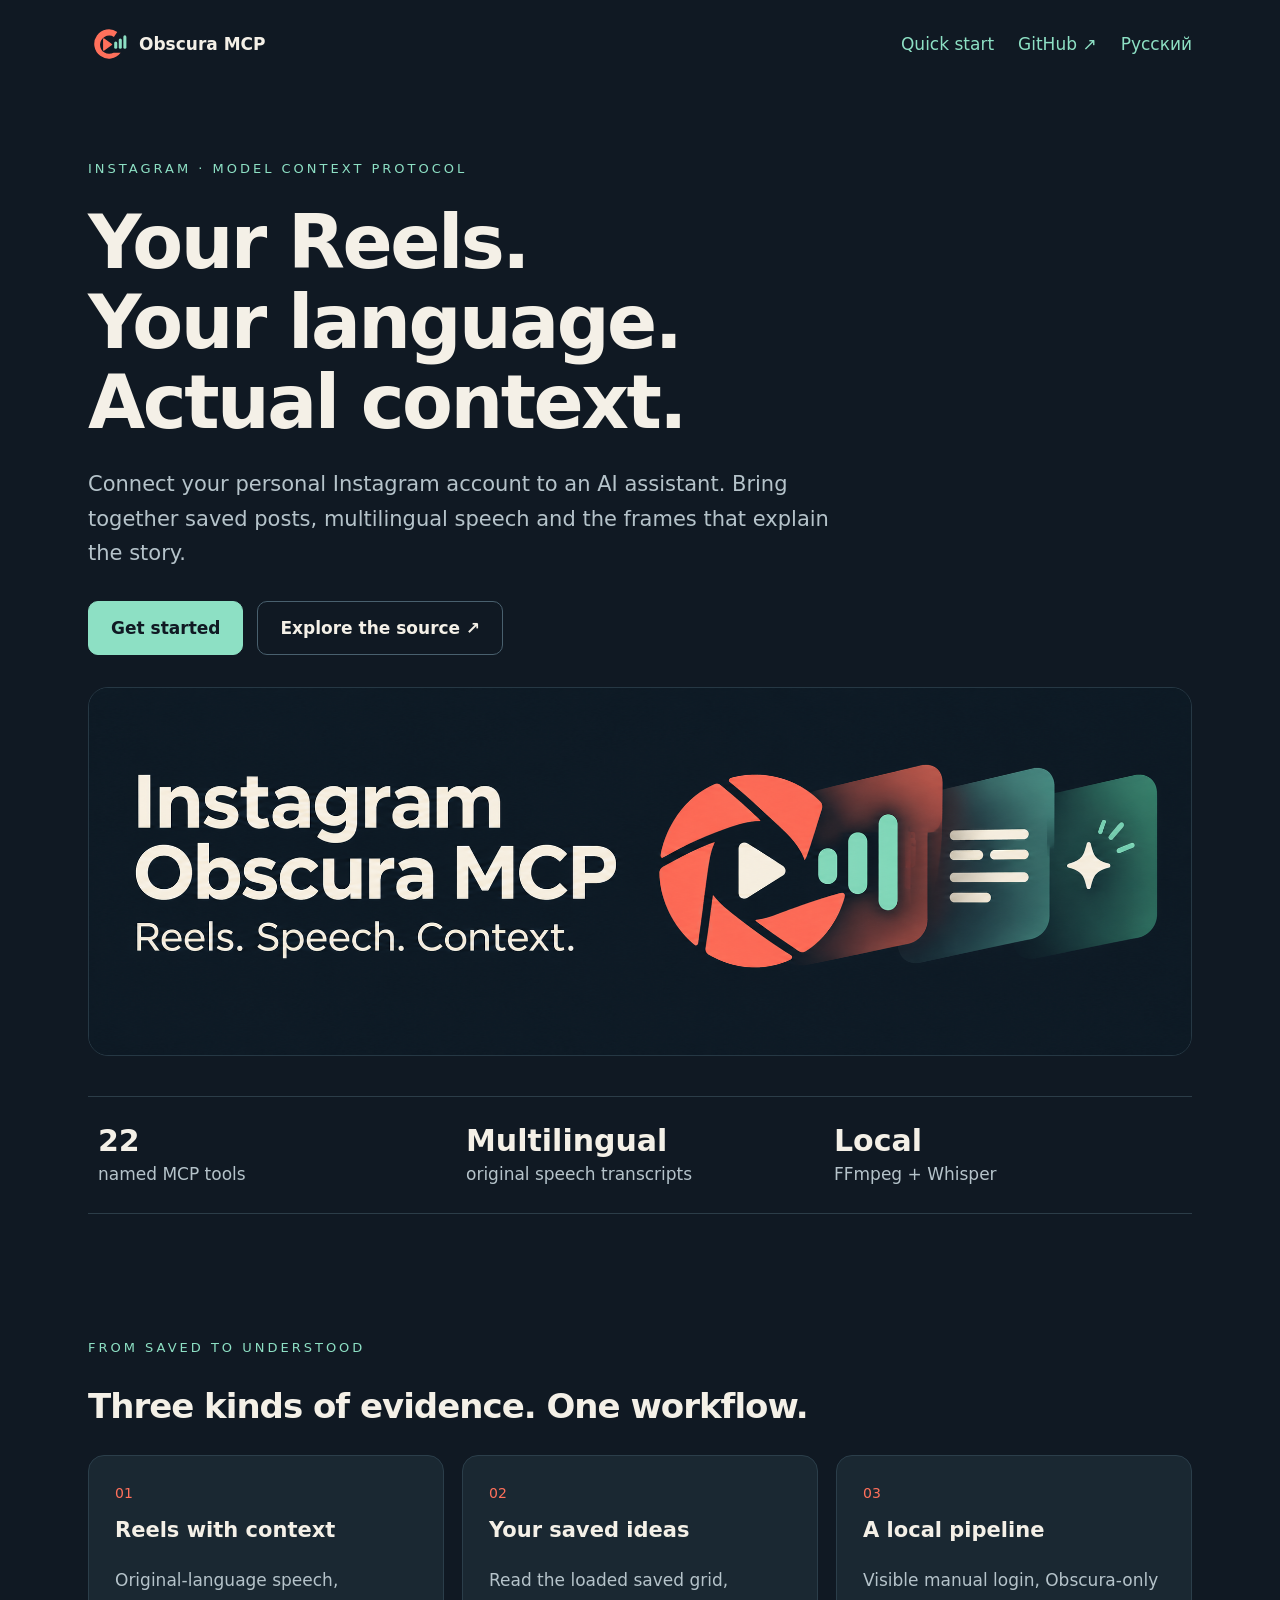
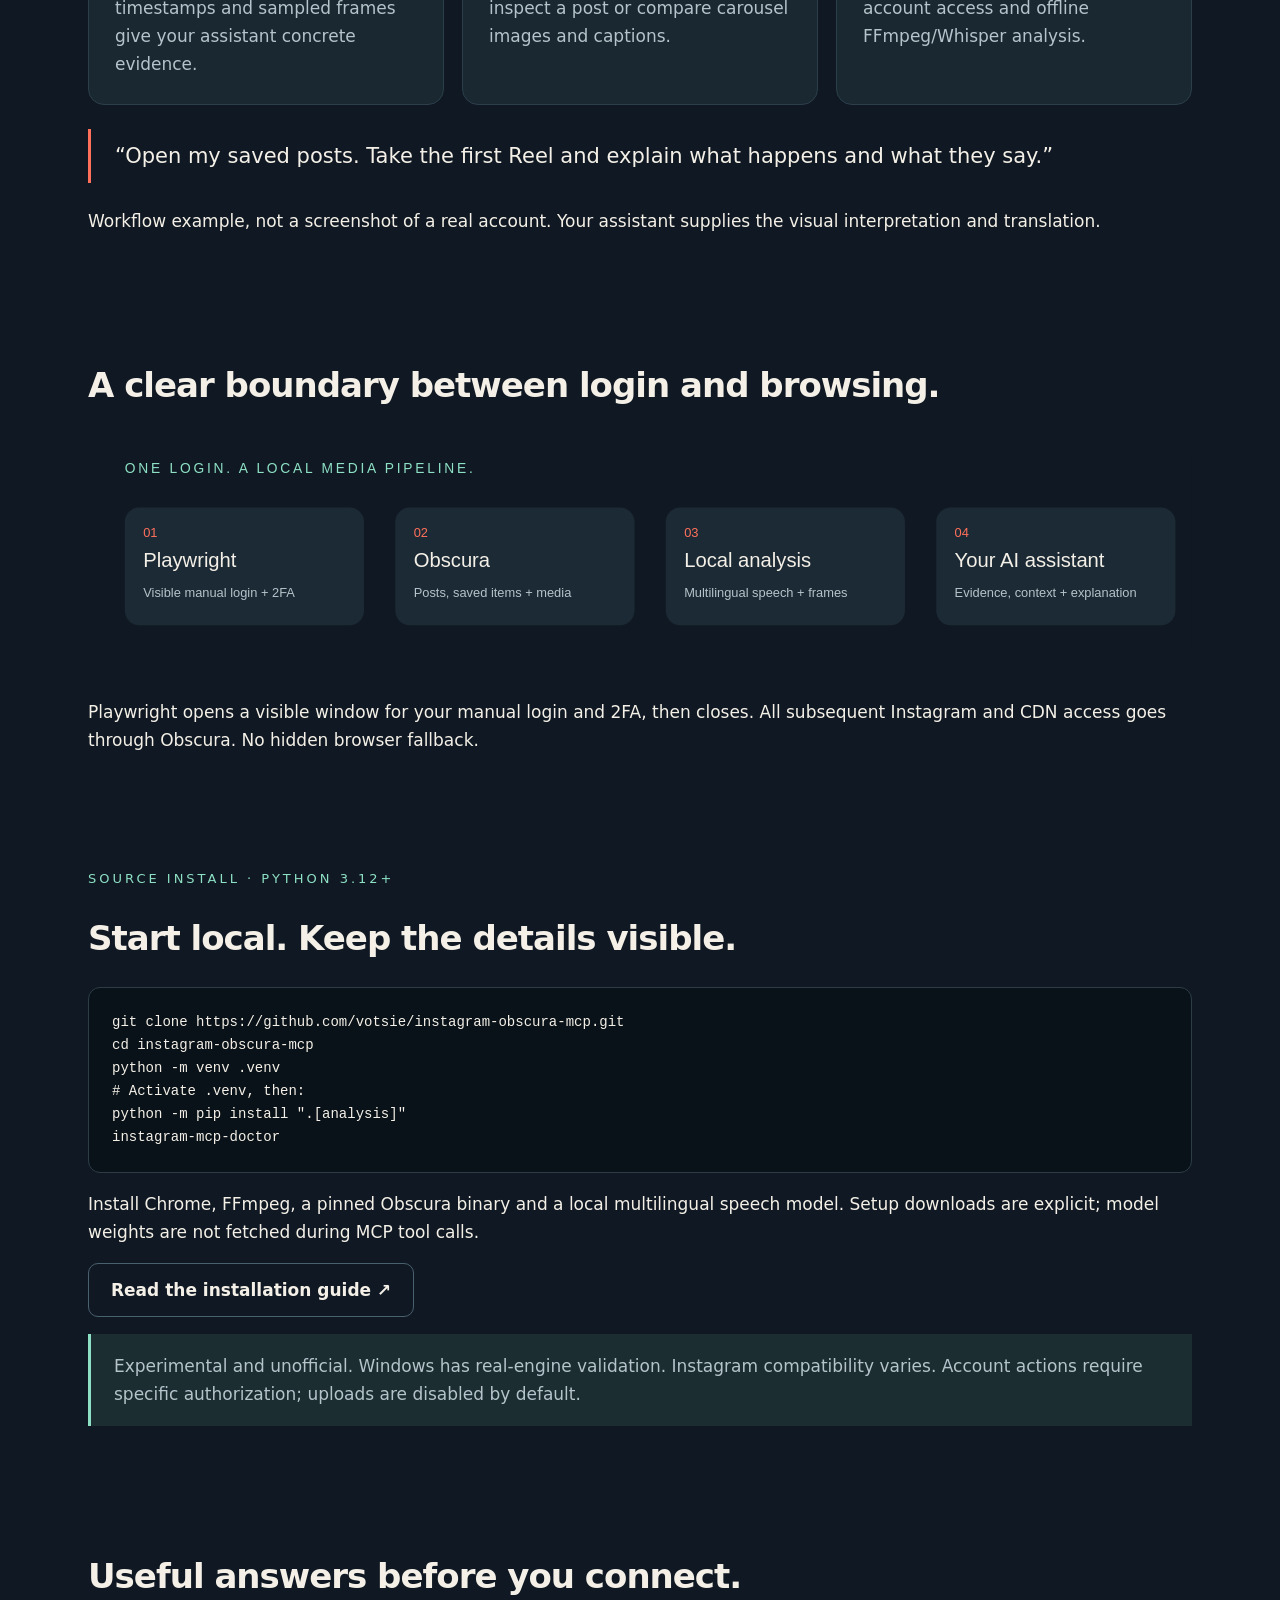
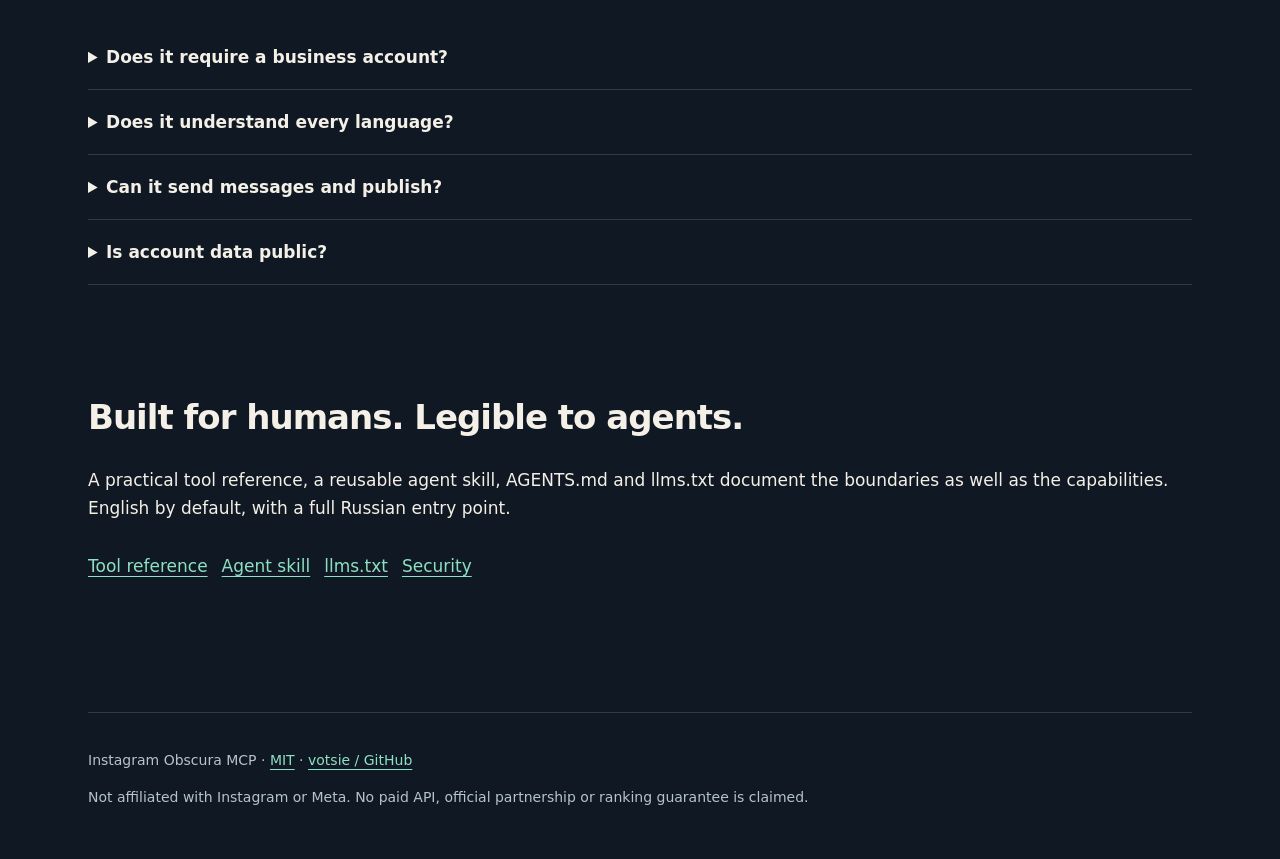
==== site/index.html @ 12e150a8 "feat: release Instagram Obscura MCP with multilingual analysis" ====
<!doctype html>
<html lang="en"><head><meta charset="utf-8"><meta name="viewport" content="width=device-width,initial-scale=1"><title>Instagram MCP: Reels, Speech & Saved Posts | Obscura</title><meta name="description" content="Read Instagram posts and saved Reels with your AI assistant. Local multilingual speech and video frames, Playwright login and Obscura browsing."><meta name="theme-color" content="#101923"><link rel="canonical" href="https://votsie.github.io/instagram-obscura-mcp/"><link rel="alternate" hreflang="en" href="https://votsie.github.io/instagram-obscura-mcp/"><link rel="alternate" hreflang="ru" href="https://votsie.github.io/instagram-obscura-mcp/ru/"><link rel="alternate" hreflang="x-default" href="https://votsie.github.io/instagram-obscura-mcp/"><link rel="icon" href="assets/mark.svg" type="image/svg+xml"><link rel="stylesheet" href="assets/style.css"><meta property="og:type" content="website"><meta property="og:title" content="Instagram MCP: Reels, Speech & Saved Posts | Obscura"><meta property="og:description" content="Read Instagram posts and saved Reels with your AI assistant. Local multilingual speech and video frames, Playwright login and Obscura browsing."><meta property="og:url" content="https://votsie.github.io/instagram-obscura-mcp/"><meta property="og:image" content="https://votsie.github.io/instagram-obscura-mcp/assets/hero.png"><meta property="og:image:alt" content="Instagram Obscura MCP — Reels. Speech. Context."><meta property="og:locale" content="en_US"><meta name="twitter:card" content="summary_large_image"><meta name="twitter:title" content="Instagram MCP: Reels, Speech & Saved Posts | Obscura"><meta name="twitter:description" content="Read Instagram posts and saved Reels with your AI assistant. Local multilingual speech and video frames, Playwright login and Obscura browsing."><meta name="twitter:image" content="https://votsie.github.io/instagram-obscura-mcp/assets/hero.png"><script type="application/ld+json">{"@context": "https://schema.org", "@type": "SoftwareSourceCode", "name": "Instagram Obscura MCP", "description": "Read Instagram posts and saved Reels with your AI assistant. Local multilingual speech and video frames, Playwright login and Obscura browsing.", "codeRepository": "https://github.com/votsie/instagram-obscura-mcp", "url": "https://votsie.github.io/instagram-obscura-mcp/", "programmingLanguage": "Python", "runtimePlatform": "Python 3.12+", "license": "https://github.com/votsie/instagram-obscura-mcp/blob/main/LICENSE", "inLanguage": "en", "author": {"@type": "Person", "name": "votsie", "url": "https://github.com/votsie"}}</script></head>
<body><a class="skip" href="#main">Skip to content</a><div class="wrap"><header><a class="brand" href="index.html"><img src="assets/mark.svg" width="39" height="39" alt="">Obscura MCP</a><nav aria-label="Main navigation"><a href="#start">Quick start</a><a href="https://github.com/votsie/instagram-obscura-mcp">GitHub ↗</a><a href="ru/" lang="ru">Русский</a></nav></header>
<main id="main"><section class="hero"><p class="eyebrow">Instagram · Model Context Protocol</p><h1>Your Reels.<br>Your language.<br>Actual context.</h1><p class="lead">Connect your personal Instagram account to an AI assistant. Bring together saved posts, multilingual speech and the frames that explain the story.</p><div class="buttons"><a class="button primary" href="#start">Get started</a><a class="button" href="https://github.com/votsie/instagram-obscura-mcp">Explore the source ↗</a></div><img class="cover" src="assets/hero.webp" width="2172" height="724" alt="Instagram Obscura MCP — Reels. Speech. Context." fetchpriority="high"><div class="metrics"><div class="metric"><b>22</b>named MCP tools</div><div class="metric"><b>Multilingual</b>original speech transcripts</div><div class="metric"><b>Local</b>FFmpeg + Whisper</div></div></section>
<section><p class="eyebrow">From saved to understood</p><h2>Three kinds of evidence. One workflow.</h2><div class="grid"><article class="card"><span class="num">01</span><h3>Reels with context</h3><p>Original-language speech, timestamps and sampled frames give your assistant concrete evidence.</p></article><article class="card"><span class="num">02</span><h3>Your saved ideas</h3><p>Read the loaded saved grid, inspect a post or compare carousel images and captions.</p></article><article class="card"><span class="num">03</span><h3>A local pipeline</h3><p>Visible manual login, Obscura-only account access and offline FFmpeg/Whisper analysis.</p></article></div><blockquote>“Open my saved posts. Take the first Reel and explain what happens and what they say.”</blockquote><p>Workflow example, not a screenshot of a real account. Your assistant supplies the visual interpretation and translation.</p></section>
<section><h2>A clear boundary between login and browsing.</h2><img class="wide flow-diagram" loading="lazy" src="assets/flow.svg" width="1200" height="260" alt="Playwright manual login, Obscura browsing, local media analysis, assistant explanation"><p>Playwright opens a visible window for your manual login and 2FA, then closes. All subsequent Instagram and CDN access goes through Obscura. No hidden browser fallback.</p><ol class="mobile-flow"><li>Visible Playwright login + 2FA</li><li>Obscura: posts, saved items and media</li><li>Local multilingual speech + frames</li><li>Your AI assistant: interpretation and translation</li></ol></section>
<section id="start"><p class="eyebrow">Source install · Python 3.12+</p><h2>Start local. Keep the details visible.</h2><pre><code>git clone https://github.com/votsie/instagram-obscura-mcp.git
cd instagram-obscura-mcp
python -m venv .venv
# Activate .venv, then:
python -m pip install ".[analysis]"
instagram-mcp-doctor</code></pre><p>Install Chrome, FFmpeg, a pinned Obscura binary and a local multilingual speech model. Setup downloads are explicit; model weights are not fetched during MCP tool calls.</p><a class="button" href="https://github.com/votsie/instagram-obscura-mcp/blob/main/docs/installation.md">Read the installation guide ↗</a><p class="note">Experimental and unofficial. Windows has real-engine validation. Instagram compatibility varies. Account actions require specific authorization; uploads are disabled by default.</p></section>
<section><h2>Useful answers before you connect.</h2><details><summary>Does it require a business account?</summary><p>No. This is a browser-based personal-account workflow, not a Graph API integration.</p></details><details><summary>Does it understand every language?</summary><p>It uses multilingual Whisper with automatic detection. Coverage and accuracy vary; the host assistant handles explanation, translation and on-screen text.</p></details><details><summary>Can it send messages and publish?</summary><p>It exposes account-checked UI primitives. Dedicated send/publish APIs are not provided, and real sends/publications were not release-tested. Verify each requested operation.</p></details><details><summary>Is account data public?</summary><p>The repository contains no sessions, saved-post data or downloaded media. Your local runtime persists private cookies and artifacts; protect it and review the threat model.</p></details></section><section><h2>Built for humans. Legible to agents.</h2><p>A practical tool reference, a reusable agent skill, AGENTS.md and llms.txt document the boundaries as well as the capabilities. English by default, with a full Russian entry point.</p><div class="buttons"><a href="https://github.com/votsie/instagram-obscura-mcp/blob/main/docs/tools.md">Tool reference</a><a href="https://github.com/votsie/instagram-obscura-mcp/blob/main/skills/instagram/SKILL.md">Agent skill</a><a href="llms.txt">llms.txt</a><a href="https://github.com/votsie/instagram-obscura-mcp/blob/main/docs/security.md">Security</a></div></section></main><footer>Instagram Obscura MCP · <a href="https://github.com/votsie/instagram-obscura-mcp/blob/main/LICENSE">MIT</a> · <a href="https://github.com/votsie/instagram-obscura-mcp">votsie / GitHub</a><p>Not affiliated with Instagram or Meta. No paid API, official partnership or ranking guarantee is claimed.</p></footer></div></body></html>
---- site/assets/style.css ----
:root{color-scheme:dark;--ink:#101923;--panel:#1a2832;--paper:#f4f0e7;--mint:#8de0c4;--coral:#ff705b;--muted:#b5c3ca}*{box-sizing:border-box}html{scroll-behavior:smooth}body{margin:0;background:var(--ink);color:var(--paper);font:17px/1.65 system-ui,-apple-system,Segoe UI,sans-serif}a{color:var(--mint);text-underline-offset:4px}a:focus-visible,button:focus-visible{outline:3px solid var(--coral);outline-offset:6px}.wrap{max-width:1160px;margin:auto;padding:0 28px}.skip{position:absolute;left:10px;top:-90px}.skip:focus{top:10px;background:var(--ink);z-index:3}header{display:flex;align-items:center;justify-content:space-between;padding:25px 0;gap:20px}header a{text-decoration:none}header .brand{display:flex;align-items:center;color:var(--paper);gap:12px;font-weight:700}header img{width:39px;height:39px}nav{display:flex;gap:24px}.hero{padding:56px 0 28px}.eyebrow{font-size:13px;letter-spacing:3px;color:var(--mint);text-transform:uppercase}h1{font-size:clamp(40px,6vw,74px);line-height:1.08;letter-spacing:-2.5px;max-width:900px;margin:24px 0}h2{font-size:34px;line-height:1.2;letter-spacing:-1px}h3{font-size:21px;line-height:1.3;margin-top:0}.lead{max-width:760px;font-size:21px;color:var(--muted)}.buttons{display:flex;gap:14px;flex-wrap:wrap;margin:30px 0}.button{display:inline-block;border-radius:10px;padding:12px 22px;text-decoration:none;font-weight:650;border:1px solid #49606e;color:var(--paper)}.primary{background:var(--mint);border-color:var(--mint);color:var(--ink)}.cover{display:block;width:100%;height:auto;border-radius:20px;border:1px solid #263844;margin:32px 0}.metrics{display:grid;grid-template-columns:repeat(3,1fr);border-block:1px solid #2c3d48;margin:40px 0}.metric{padding:24px 10px;color:var(--muted)}.metric b{display:block;font-size:30px;line-height:1.3;color:var(--paper)}section{padding:42px 0}.grid{display:grid;grid-template-columns:repeat(3,1fr);gap:18px}.card{background:var(--panel);border:1px solid #2b3e4a;border-radius:16px;padding:26px}.card p{margin-bottom:0;color:var(--muted)}.num{color:var(--coral);font-size:14px;display:block;margin-bottom:12px}blockquote{border-left:3px solid var(--coral);padding:10px 24px;margin:24px 0;color:var(--paper);font-size:21px}pre{overflow:auto;background:#0a1219;padding:23px;border:1px solid #2c3d48;border-radius:12px;font-size:14px}code{font-family:ui-monospace,Consolas,monospace}.wide{width:100%;height:auto}.note{background:#1b2d31;border-left:3px solid var(--mint);padding:18px 23px;color:var(--muted)}details{border-bottom:1px solid #2c3d48;padding:18px 0}summary{cursor:pointer;font-weight:600}details p{color:var(--muted)}footer{border-top:1px solid #2c3d48;padding:36px 0;margin-top:60px;font-size:14px;color:var(--muted)}@media(max-width:720px){.wrap{padding:0 20px}header{align-items:flex-start}nav{gap:12px;font-size:14px}.grid{grid-template-columns:1fr}.hero{padding-top:25px}h1{letter-spacing:-1px}.metrics{gap:8px}.metric b{font-size:23px}.metric{font-size:13px}section{padding:28px 0}.lead{font-size:19px}}@media(prefers-reduced-motion:reduce){html{scroll-behavior:auto}}
header .brand{white-space:nowrap}.mobile-flow{display:none}@media(max-width:720px){header{flex-wrap:wrap}nav{width:100%;justify-content:space-between}.flow-diagram{display:none}.mobile-flow{display:grid;gap:12px}.mobile-flow li{background:var(--panel);padding:14px 18px;border-radius:12px;list-style-position:inside}}
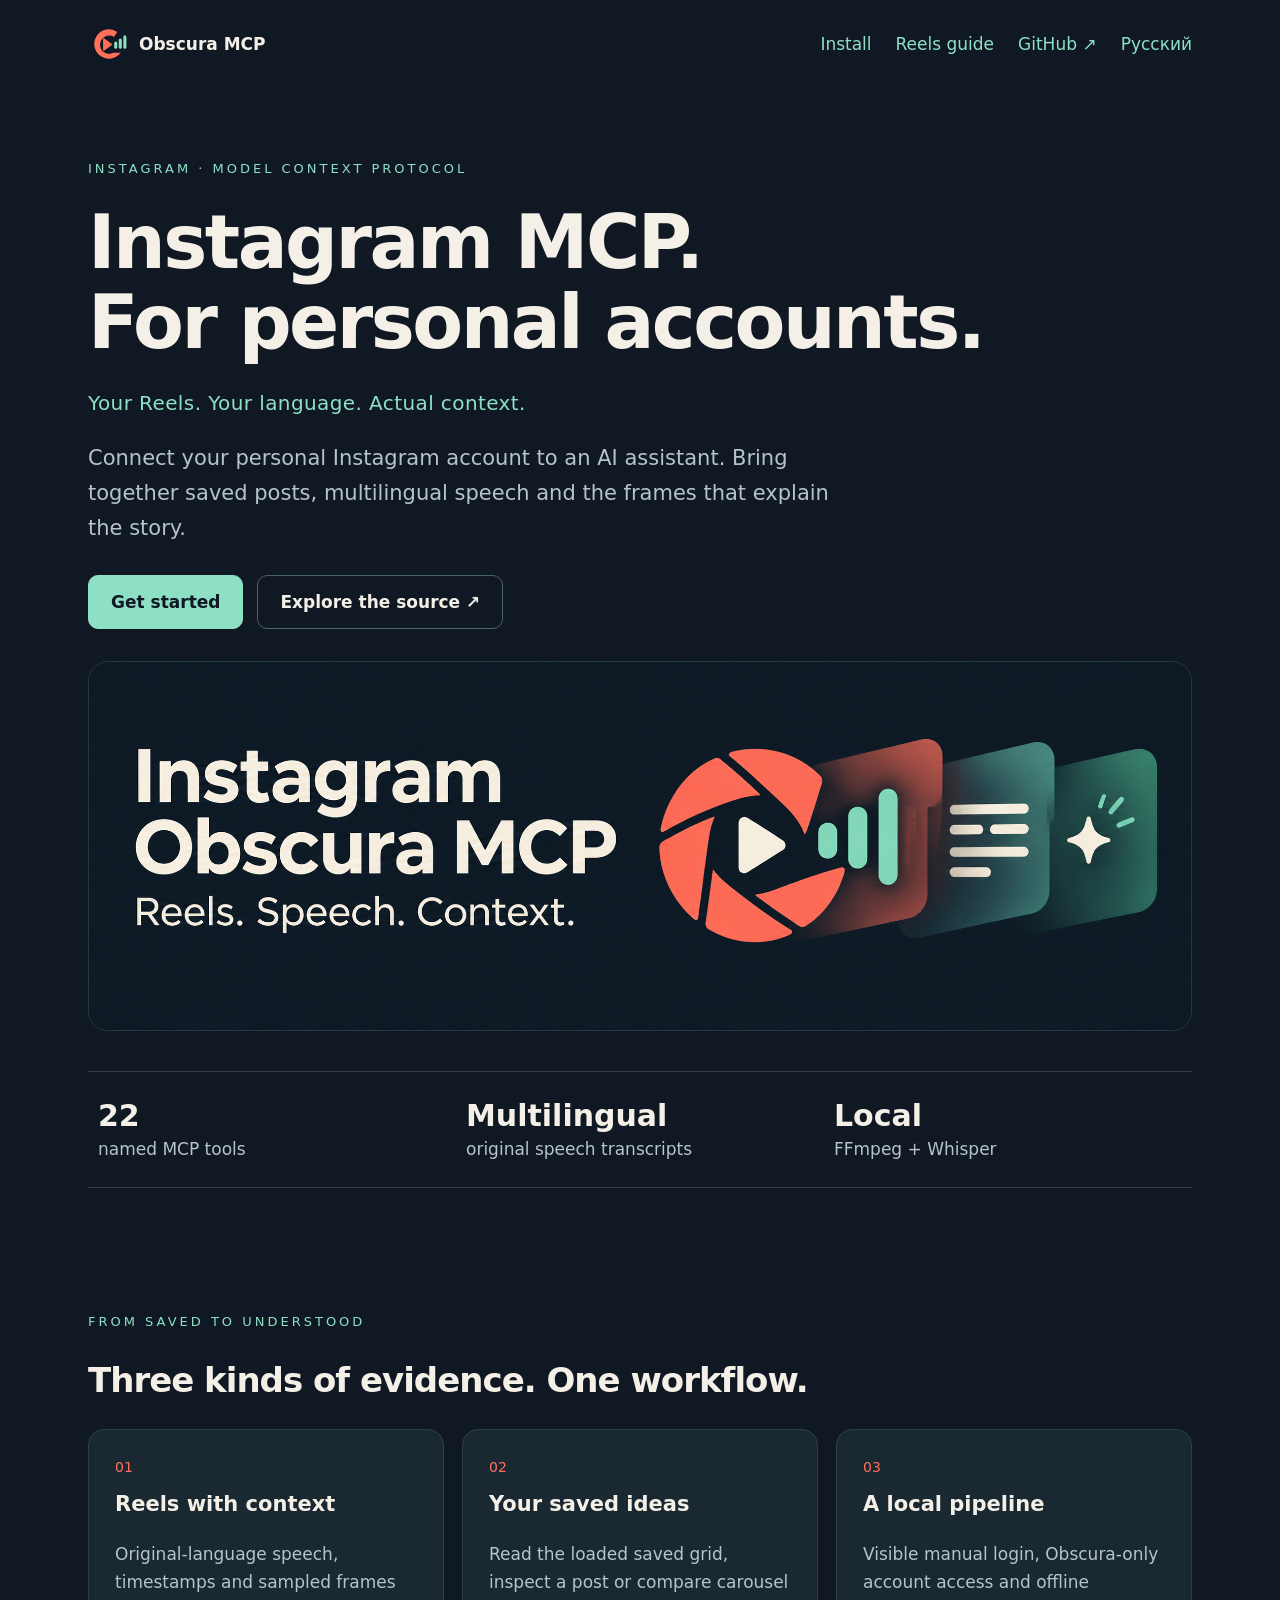
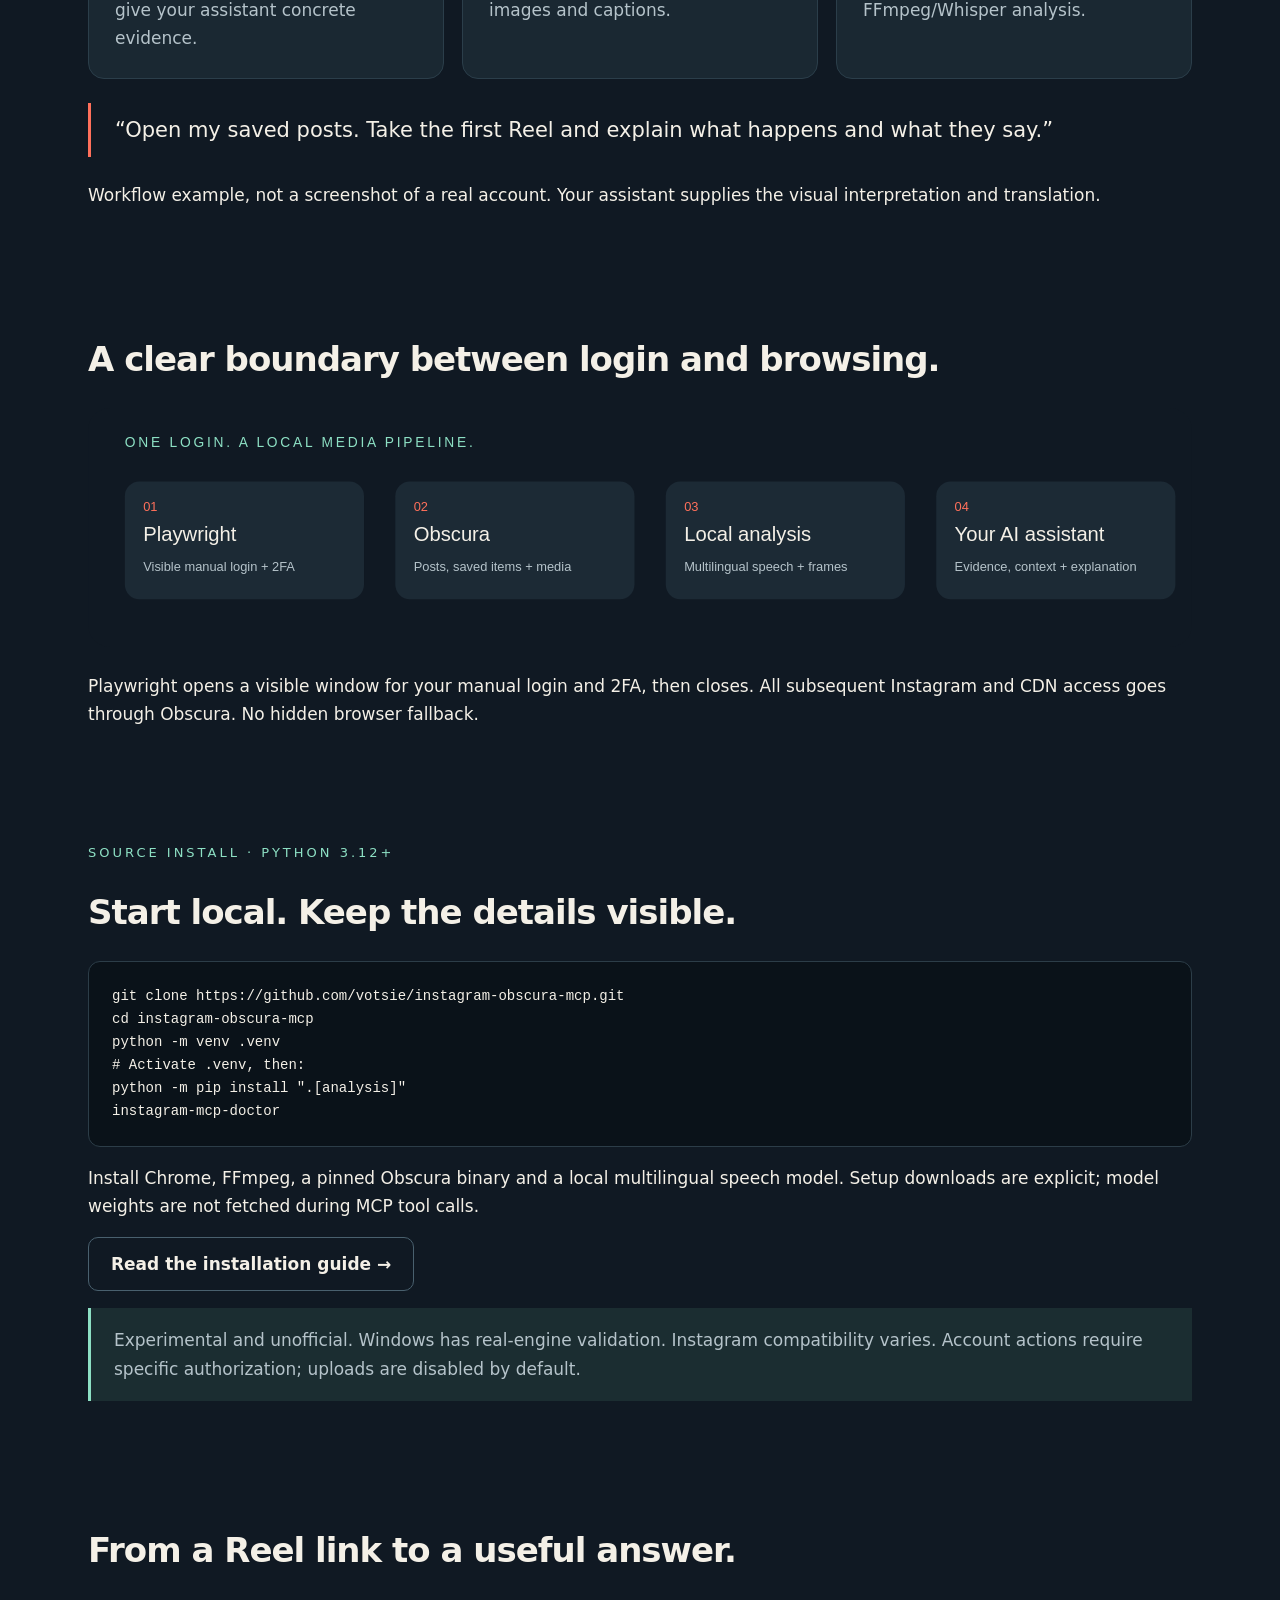
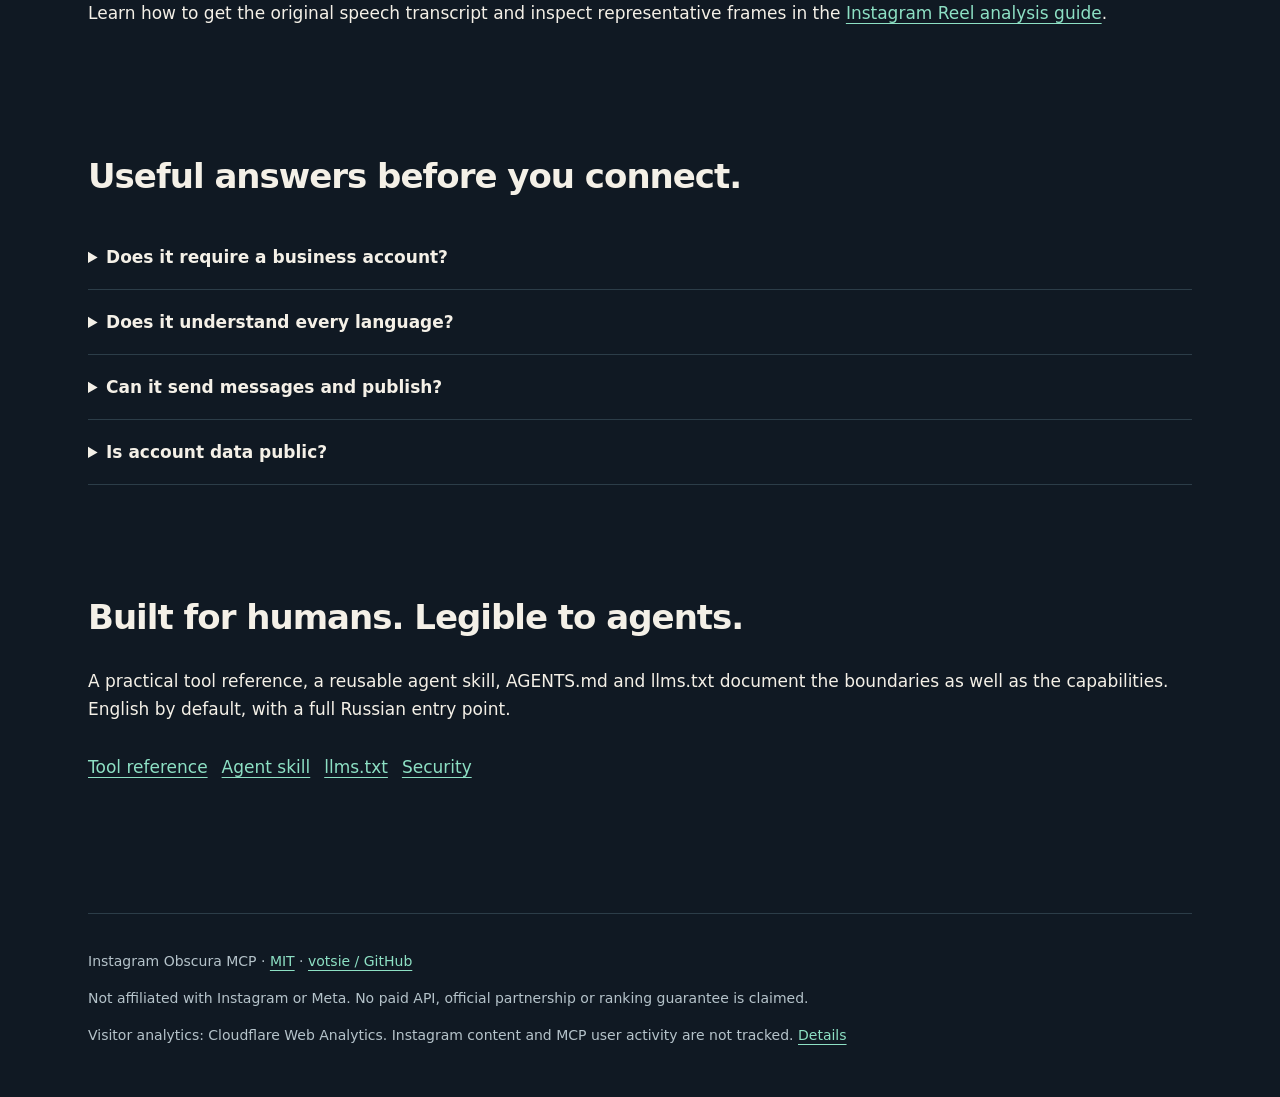
==== commit 5374c619: "feat: improve multilingual SEO and add privacy-aware web analytics" ====
--- a/site/index.html
+++ b/site/index.html
@@ -1,7 +1,7 @@
 <!doctype html>
 <html lang="en"><head><meta charset="utf-8"><meta name="viewport" content="width=device-width,initial-scale=1"><title>Instagram MCP: Reels, Speech & Saved Posts | Obscura</title><meta name="description" content="Read Instagram posts and saved Reels with your AI assistant. Local multilingual speech and video frames, Playwright login and Obscura browsing."><meta name="theme-color" content="#101923"><link rel="canonical" href="https://votsie.github.io/instagram-obscura-mcp/"><link rel="alternate" hreflang="en" href="https://votsie.github.io/instagram-obscura-mcp/"><link rel="alternate" hreflang="ru" href="https://votsie.github.io/instagram-obscura-mcp/ru/"><link rel="alternate" hreflang="x-default" href="https://votsie.github.io/instagram-obscura-mcp/"><link rel="icon" href="assets/mark.svg" type="image/svg+xml"><link rel="stylesheet" href="assets/style.css"><meta property="og:type" content="website"><meta property="og:title" content="Instagram MCP: Reels, Speech & Saved Posts | Obscura"><meta property="og:description" content="Read Instagram posts and saved Reels with your AI assistant. Local multilingual speech and video frames, Playwright login and Obscura browsing."><meta property="og:url" content="https://votsie.github.io/instagram-obscura-mcp/"><meta property="og:image" content="https://votsie.github.io/instagram-obscura-mcp/assets/hero.png"><meta property="og:image:alt" content="Instagram Obscura MCP — Reels. Speech. Context."><meta property="og:locale" content="en_US"><meta name="twitter:card" content="summary_large_image"><meta name="twitter:title" content="Instagram MCP: Reels, Speech & Saved Posts | Obscura"><meta name="twitter:description" content="Read Instagram posts and saved Reels with your AI assistant. Local multilingual speech and video frames, Playwright login and Obscura browsing."><meta name="twitter:image" content="https://votsie.github.io/instagram-obscura-mcp/assets/hero.png"><script type="application/ld+json">{"@context": "https://schema.org", "@type": "SoftwareSourceCode", "name": "Instagram Obscura MCP", "description": "Read Instagram posts and saved Reels with your AI assistant. Local multilingual speech and video frames, Playwright login and Obscura browsing.", "codeRepository": "https://github.com/votsie/instagram-obscura-mcp", "url": "https://votsie.github.io/instagram-obscura-mcp/", "programmingLanguage": "Python", "runtimePlatform": "Python 3.12+", "license": "https://github.com/votsie/instagram-obscura-mcp/blob/main/LICENSE", "inLanguage": "en", "author": {"@type": "Person", "name": "votsie", "url": "https://github.com/votsie"}}</script></head>
-<body><a class="skip" href="#main">Skip to content</a><div class="wrap"><header><a class="brand" href="index.html"><img src="assets/mark.svg" width="39" height="39" alt="">Obscura MCP</a><nav aria-label="Main navigation"><a href="#start">Quick start</a><a href="https://github.com/votsie/instagram-obscura-mcp">GitHub ↗</a><a href="ru/" lang="ru">Русский</a></nav></header>
-<main id="main"><section class="hero"><p class="eyebrow">Instagram · Model Context Protocol</p><h1>Your Reels.<br>Your language.<br>Actual context.</h1><p class="lead">Connect your personal Instagram account to an AI assistant. Bring together saved posts, multilingual speech and the frames that explain the story.</p><div class="buttons"><a class="button primary" href="#start">Get started</a><a class="button" href="https://github.com/votsie/instagram-obscura-mcp">Explore the source ↗</a></div><img class="cover" src="assets/hero.webp" width="2172" height="724" alt="Instagram Obscura MCP — Reels. Speech. Context." fetchpriority="high"><div class="metrics"><div class="metric"><b>22</b>named MCP tools</div><div class="metric"><b>Multilingual</b>original speech transcripts</div><div class="metric"><b>Local</b>FFmpeg + Whisper</div></div></section>
+<body><a class="skip" href="#main">Skip to content</a><div class="wrap"><header><a class="brand" href="./"><img src="assets/mark.svg" width="39" height="39" alt="">Obscura MCP</a><nav aria-label="Main navigation"><a href="installation/">Install</a><a href="reels/">Reels guide</a><a href="https://github.com/votsie/instagram-obscura-mcp">GitHub ↗</a><a href="ru/" lang="ru">Русский</a></nav></header>
+<main id="main"><section class="hero"><p class="eyebrow">Instagram · Model Context Protocol</p><h1>Instagram MCP.<br>For personal accounts.</h1><p class="hero-tagline">Your Reels. Your language. Actual context.</p><p class="lead">Connect your personal Instagram account to an AI assistant. Bring together saved posts, multilingual speech and the frames that explain the story.</p><div class="buttons"><a class="button primary" href="#start">Get started</a><a class="button" href="https://github.com/votsie/instagram-obscura-mcp">Explore the source ↗</a></div><img class="cover" src="assets/hero.webp" width="2172" height="724" alt="Instagram Obscura MCP — Reels. Speech. Context." fetchpriority="high"><div class="metrics"><div class="metric"><b>22</b>named MCP tools</div><div class="metric"><b>Multilingual</b>original speech transcripts</div><div class="metric"><b>Local</b>FFmpeg + Whisper</div></div></section>
 <section><p class="eyebrow">From saved to understood</p><h2>Three kinds of evidence. One workflow.</h2><div class="grid"><article class="card"><span class="num">01</span><h3>Reels with context</h3><p>Original-language speech, timestamps and sampled frames give your assistant concrete evidence.</p></article><article class="card"><span class="num">02</span><h3>Your saved ideas</h3><p>Read the loaded saved grid, inspect a post or compare carousel images and captions.</p></article><article class="card"><span class="num">03</span><h3>A local pipeline</h3><p>Visible manual login, Obscura-only account access and offline FFmpeg/Whisper analysis.</p></article></div><blockquote>“Open my saved posts. Take the first Reel and explain what happens and what they say.”</blockquote><p>Workflow example, not a screenshot of a real account. Your assistant supplies the visual interpretation and translation.</p></section>
 <section><h2>A clear boundary between login and browsing.</h2><img class="wide flow-diagram" loading="lazy" src="assets/flow.svg" width="1200" height="260" alt="Playwright manual login, Obscura browsing, local media analysis, assistant explanation"><p>Playwright opens a visible window for your manual login and 2FA, then closes. All subsequent Instagram and CDN access goes through Obscura. No hidden browser fallback.</p><ol class="mobile-flow"><li>Visible Playwright login + 2FA</li><li>Obscura: posts, saved items and media</li><li>Local multilingual speech + frames</li><li>Your AI assistant: interpretation and translation</li></ol></section>
 <section id="start"><p class="eyebrow">Source install · Python 3.12+</p><h2>Start local. Keep the details visible.</h2><pre><code>git clone https://github.com/votsie/instagram-obscura-mcp.git
@@ -9,5 +9,6 @@
 python -m venv .venv
 # Activate .venv, then:
 python -m pip install ".[analysis]"
-instagram-mcp-doctor</code></pre><p>Install Chrome, FFmpeg, a pinned Obscura binary and a local multilingual speech model. Setup downloads are explicit; model weights are not fetched during MCP tool calls.</p><a class="button" href="https://github.com/votsie/instagram-obscura-mcp/blob/main/docs/installation.md">Read the installation guide ↗</a><p class="note">Experimental and unofficial. Windows has real-engine validation. Instagram compatibility varies. Account actions require specific authorization; uploads are disabled by default.</p></section>
-<section><h2>Useful answers before you connect.</h2><details><summary>Does it require a business account?</summary><p>No. This is a browser-based personal-account workflow, not a Graph API integration.</p></details><details><summary>Does it understand every language?</summary><p>It uses multilingual Whisper with automatic detection. Coverage and accuracy vary; the host assistant handles explanation, translation and on-screen text.</p></details><details><summary>Can it send messages and publish?</summary><p>It exposes account-checked UI primitives. Dedicated send/publish APIs are not provided, and real sends/publications were not release-tested. Verify each requested operation.</p></details><details><summary>Is account data public?</summary><p>The repository contains no sessions, saved-post data or downloaded media. Your local runtime persists private cookies and artifacts; protect it and review the threat model.</p></details></section><section><h2>Built for humans. Legible to agents.</h2><p>A practical tool reference, a reusable agent skill, AGENTS.md and llms.txt document the boundaries as well as the capabilities. English by default, with a full Russian entry point.</p><div class="buttons"><a href="https://github.com/votsie/instagram-obscura-mcp/blob/main/docs/tools.md">Tool reference</a><a href="https://github.com/votsie/instagram-obscura-mcp/blob/main/skills/instagram/SKILL.md">Agent skill</a><a href="llms.txt">llms.txt</a><a href="https://github.com/votsie/instagram-obscura-mcp/blob/main/docs/security.md">Security</a></div></section></main><footer>Instagram Obscura MCP · <a href="https://github.com/votsie/instagram-obscura-mcp/blob/main/LICENSE">MIT</a> · <a href="https://github.com/votsie/instagram-obscura-mcp">votsie / GitHub</a><p>Not affiliated with Instagram or Meta. No paid API, official partnership or ranking guarantee is claimed.</p></footer></div></body></html>+instagram-mcp-doctor</code></pre><p>Install Chrome, FFmpeg, a pinned Obscura binary and a local multilingual speech model. Setup downloads are explicit; model weights are not fetched during MCP tool calls.</p><a class="button" href="installation/">Read the installation guide →</a><p class="note">Experimental and unofficial. Windows has real-engine validation. Instagram compatibility varies. Account actions require specific authorization; uploads are disabled by default.</p></section>
+<section><h2>From a Reel link to a useful answer.</h2><p>Learn how to get the original speech transcript and inspect representative frames in the <a href="reels/">Instagram Reel analysis guide</a>.</p></section>
+<section><h2>Useful answers before you connect.</h2><details><summary>Does it require a business account?</summary><p>No. This is a browser-based personal-account workflow, not a Graph API integration.</p></details><details><summary>Does it understand every language?</summary><p>It uses multilingual Whisper with automatic detection. Coverage and accuracy vary; the host assistant handles explanation, translation and on-screen text.</p></details><details><summary>Can it send messages and publish?</summary><p>It exposes account-checked UI primitives. Dedicated send/publish APIs are not provided, and real sends/publications were not release-tested. Verify each requested operation.</p></details><details><summary>Is account data public?</summary><p>The repository contains no sessions, saved-post data or downloaded media. Your local runtime persists private cookies and artifacts; protect it and review the threat model.</p></details></section><section><h2>Built for humans. Legible to agents.</h2><p>A practical tool reference, a reusable agent skill, AGENTS.md and llms.txt document the boundaries as well as the capabilities. English by default, with a full Russian entry point.</p><div class="buttons"><a href="https://github.com/votsie/instagram-obscura-mcp/blob/main/docs/tools.md">Tool reference</a><a href="https://github.com/votsie/instagram-obscura-mcp/blob/main/skills/instagram/SKILL.md">Agent skill</a><a href="llms.txt">llms.txt</a><a href="https://github.com/votsie/instagram-obscura-mcp/blob/main/docs/security.md">Security</a></div></section></main><footer>Instagram Obscura MCP · <a href="https://github.com/votsie/instagram-obscura-mcp/blob/main/LICENSE">MIT</a> · <a href="https://github.com/votsie/instagram-obscura-mcp">votsie / GitHub</a><p>Not affiliated with Instagram or Meta. No paid API, official partnership or ranking guarantee is claimed.</p><p>Visitor analytics: Cloudflare Web Analytics. Instagram content and MCP user activity are not tracked. <a href="https://github.com/votsie/instagram-obscura-mcp/blob/main/docs/analytics.md">Details</a></p></footer></div><script src="assets/analytics.js" data-cf-token="ada6056b84554121a30c51aba1f66576" defer></script></body></html>
--- a/site/assets/style.css
+++ b/site/assets/style.css
@@ -1,2 +1,4 @@
 :root{color-scheme:dark;--ink:#101923;--panel:#1a2832;--paper:#f4f0e7;--mint:#8de0c4;--coral:#ff705b;--muted:#b5c3ca}*{box-sizing:border-box}html{scroll-behavior:smooth}body{margin:0;background:var(--ink);color:var(--paper);font:17px/1.65 system-ui,-apple-system,Segoe UI,sans-serif}a{color:var(--mint);text-underline-offset:4px}a:focus-visible,button:focus-visible{outline:3px solid var(--coral);outline-offset:6px}.wrap{max-width:1160px;margin:auto;padding:0 28px}.skip{position:absolute;left:10px;top:-90px}.skip:focus{top:10px;background:var(--ink);z-index:3}header{display:flex;align-items:center;justify-content:space-between;padding:25px 0;gap:20px}header a{text-decoration:none}header .brand{display:flex;align-items:center;color:var(--paper);gap:12px;font-weight:700}header img{width:39px;height:39px}nav{display:flex;gap:24px}.hero{padding:56px 0 28px}.eyebrow{font-size:13px;letter-spacing:3px;color:var(--mint);text-transform:uppercase}h1{font-size:clamp(40px,6vw,74px);line-height:1.08;letter-spacing:-2.5px;max-width:900px;margin:24px 0}h2{font-size:34px;line-height:1.2;letter-spacing:-1px}h3{font-size:21px;line-height:1.3;margin-top:0}.lead{max-width:760px;font-size:21px;color:var(--muted)}.buttons{display:flex;gap:14px;flex-wrap:wrap;margin:30px 0}.button{display:inline-block;border-radius:10px;padding:12px 22px;text-decoration:none;font-weight:650;border:1px solid #49606e;color:var(--paper)}.primary{background:var(--mint);border-color:var(--mint);color:var(--ink)}.cover{display:block;width:100%;height:auto;border-radius:20px;border:1px solid #263844;margin:32px 0}.metrics{display:grid;grid-template-columns:repeat(3,1fr);border-block:1px solid #2c3d48;margin:40px 0}.metric{padding:24px 10px;color:var(--muted)}.metric b{display:block;font-size:30px;line-height:1.3;color:var(--paper)}section{padding:42px 0}.grid{display:grid;grid-template-columns:repeat(3,1fr);gap:18px}.card{background:var(--panel);border:1px solid #2b3e4a;border-radius:16px;padding:26px}.card p{margin-bottom:0;color:var(--muted)}.num{color:var(--coral);font-size:14px;display:block;margin-bottom:12px}blockquote{border-left:3px solid var(--coral);padding:10px 24px;margin:24px 0;color:var(--paper);font-size:21px}pre{overflow:auto;background:#0a1219;padding:23px;border:1px solid #2c3d48;border-radius:12px;font-size:14px}code{font-family:ui-monospace,Consolas,monospace}.wide{width:100%;height:auto}.note{background:#1b2d31;border-left:3px solid var(--mint);padding:18px 23px;color:var(--muted)}details{border-bottom:1px solid #2c3d48;padding:18px 0}summary{cursor:pointer;font-weight:600}details p{color:var(--muted)}footer{border-top:1px solid #2c3d48;padding:36px 0;margin-top:60px;font-size:14px;color:var(--muted)}@media(max-width:720px){.wrap{padding:0 20px}header{align-items:flex-start}nav{gap:12px;font-size:14px}.grid{grid-template-columns:1fr}.hero{padding-top:25px}h1{letter-spacing:-1px}.metrics{gap:8px}.metric b{font-size:23px}.metric{font-size:13px}section{padding:28px 0}.lead{font-size:19px}}@media(prefers-reduced-motion:reduce){html{scroll-behavior:auto}}
 header .brand{white-space:nowrap}.mobile-flow{display:none}@media(max-width:720px){header{flex-wrap:wrap}nav{width:100%;justify-content:space-between}.flow-diagram{display:none}.mobile-flow{display:grid;gap:12px}.mobile-flow li{background:var(--panel);padding:14px 18px;border-radius:12px;list-style-position:inside}}
+
+.hero-tagline{color:var(--mint);font-size:20px;letter-spacing:.02em;margin:0 0 16px}.article{max-width:900px;margin:0 auto}.article>h1{margin-bottom:24px}.article section{padding:28px 0;border-bottom:1px solid #2c3d48}.article section:last-child{border-bottom:0}.article section h2{font-size:30px}.article ol{padding-left:24px}.article li+li{margin-top:12px}.article p,.article li{max-width:820px}.article code{overflow-wrap:anywhere}.article pre code{overflow-wrap:normal}.article .note{max-width:820px}@media(max-width:720px){nav{flex-wrap:wrap}.article>h1{font-size:clamp(38px,10vw,60px)}.article section h2{font-size:26px}}
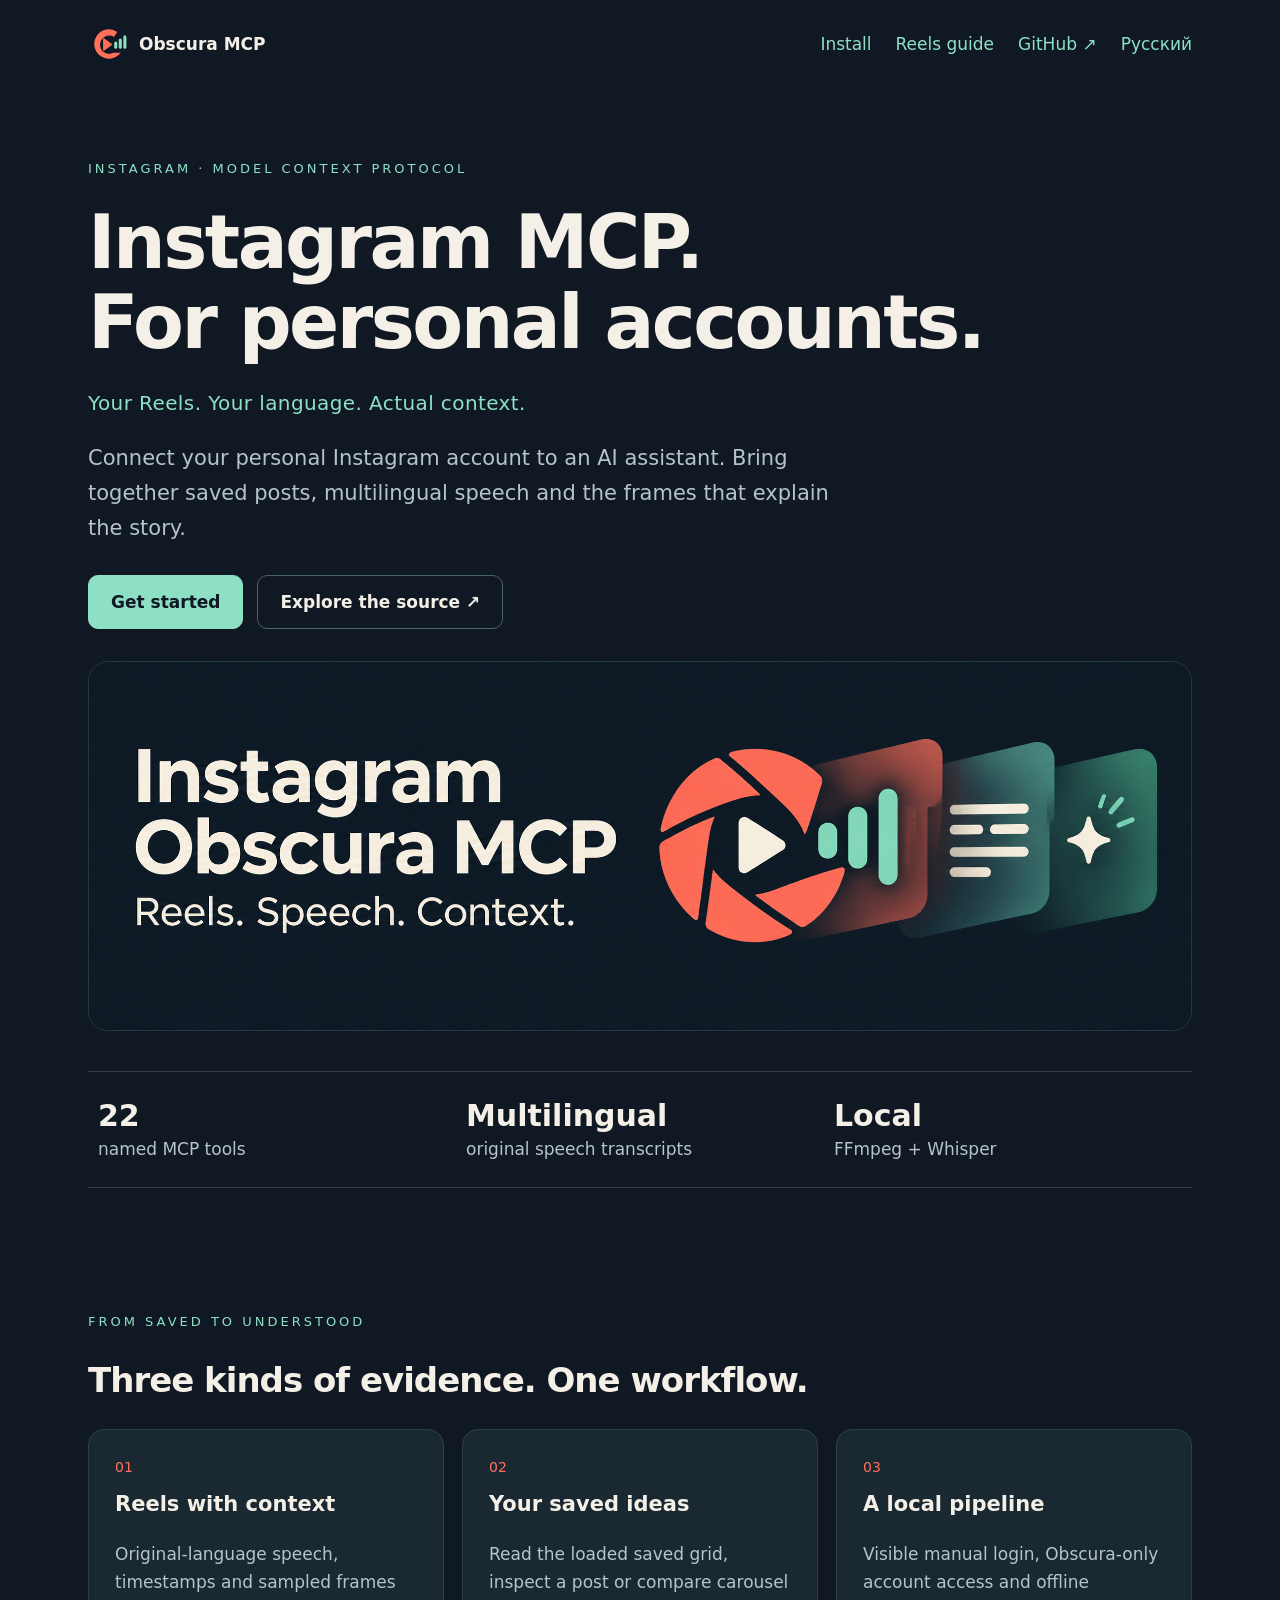
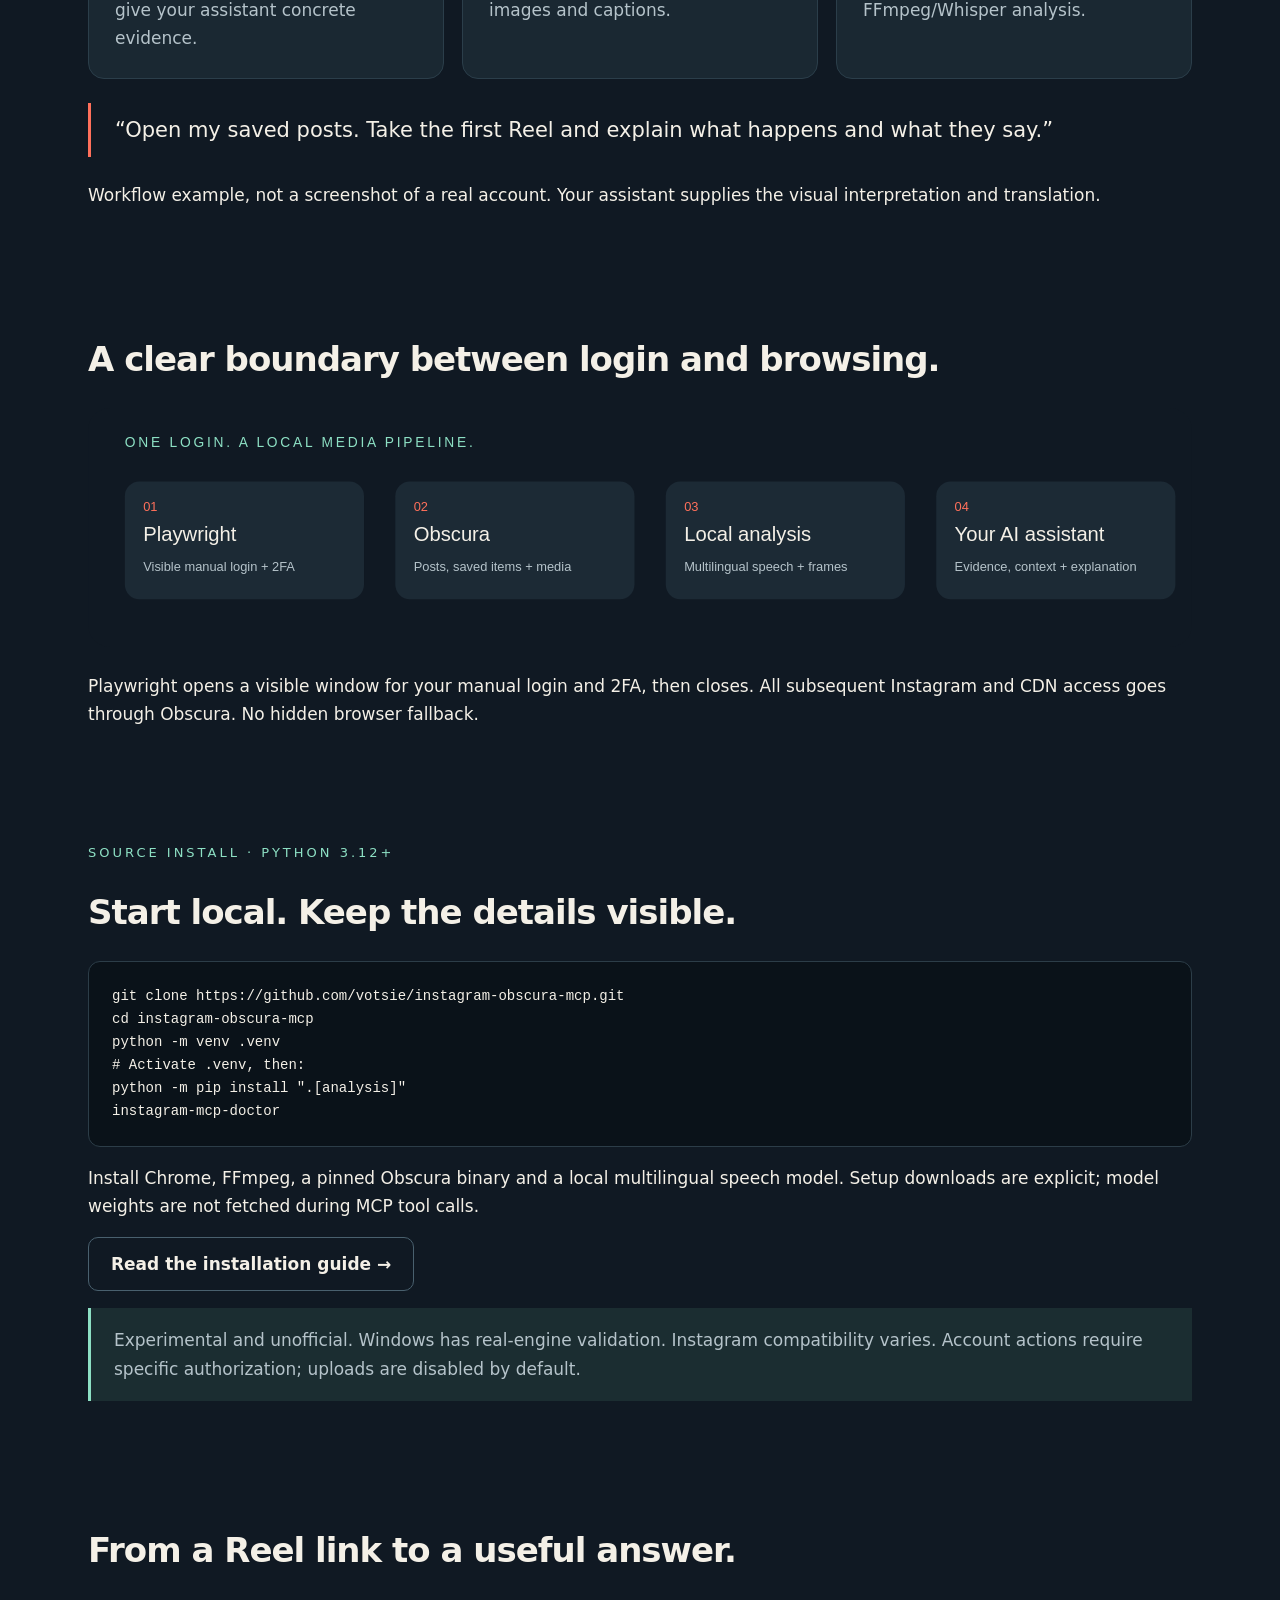
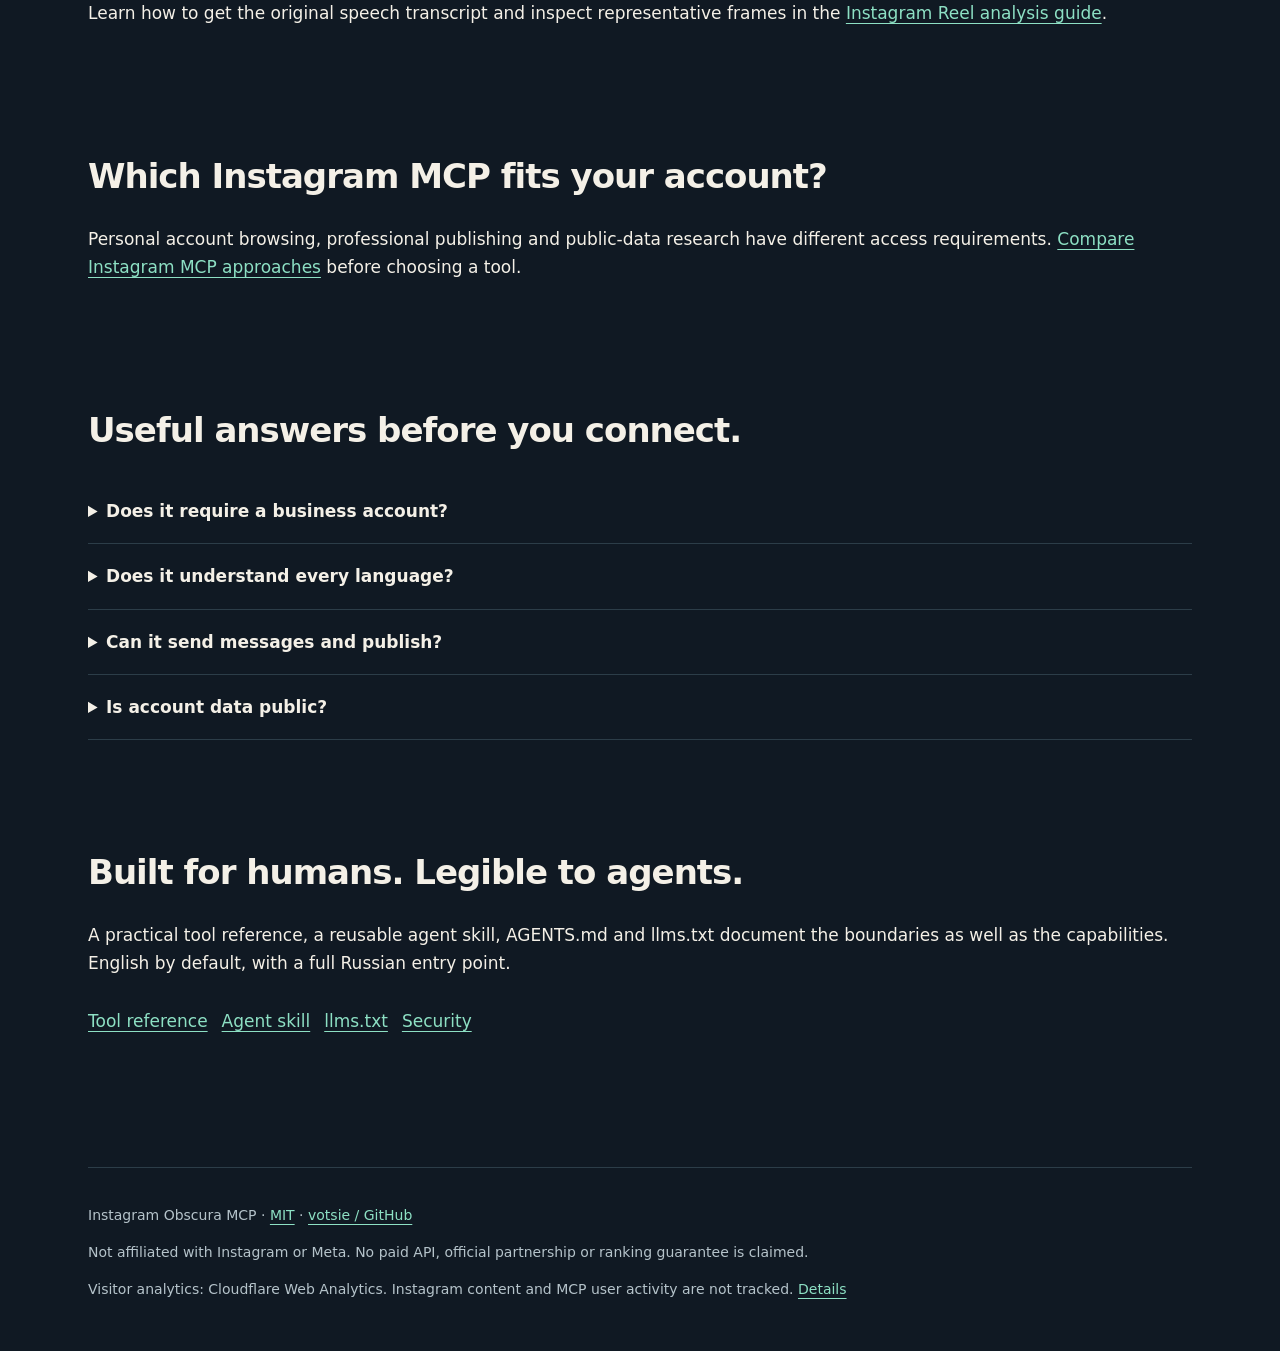
==== commit c4232bf4: "feat: improve Instagram MCP discovery and add official registry publishing" ====
--- a/site/index.html
+++ b/site/index.html
@@ -11,4 +11,5 @@
 python -m pip install ".[analysis]"
 instagram-mcp-doctor</code></pre><p>Install Chrome, FFmpeg, a pinned Obscura binary and a local multilingual speech model. Setup downloads are explicit; model weights are not fetched during MCP tool calls.</p><a class="button" href="installation/">Read the installation guide →</a><p class="note">Experimental and unofficial. Windows has real-engine validation. Instagram compatibility varies. Account actions require specific authorization; uploads are disabled by default.</p></section>
 <section><h2>From a Reel link to a useful answer.</h2><p>Learn how to get the original speech transcript and inspect representative frames in the <a href="reels/">Instagram Reel analysis guide</a>.</p></section>
+<section><h2>Which Instagram MCP fits your account?</h2><p>Personal account browsing, professional publishing and public-data research have different access requirements. <a href="instagram-mcp/">Compare Instagram MCP approaches</a> before choosing a tool.</p></section>
 <section><h2>Useful answers before you connect.</h2><details><summary>Does it require a business account?</summary><p>No. This is a browser-based personal-account workflow, not a Graph API integration.</p></details><details><summary>Does it understand every language?</summary><p>It uses multilingual Whisper with automatic detection. Coverage and accuracy vary; the host assistant handles explanation, translation and on-screen text.</p></details><details><summary>Can it send messages and publish?</summary><p>It exposes account-checked UI primitives. Dedicated send/publish APIs are not provided, and real sends/publications were not release-tested. Verify each requested operation.</p></details><details><summary>Is account data public?</summary><p>The repository contains no sessions, saved-post data or downloaded media. Your local runtime persists private cookies and artifacts; protect it and review the threat model.</p></details></section><section><h2>Built for humans. Legible to agents.</h2><p>A practical tool reference, a reusable agent skill, AGENTS.md and llms.txt document the boundaries as well as the capabilities. English by default, with a full Russian entry point.</p><div class="buttons"><a href="https://github.com/votsie/instagram-obscura-mcp/blob/main/docs/tools.md">Tool reference</a><a href="https://github.com/votsie/instagram-obscura-mcp/blob/main/skills/instagram/SKILL.md">Agent skill</a><a href="llms.txt">llms.txt</a><a href="https://github.com/votsie/instagram-obscura-mcp/blob/main/docs/security.md">Security</a></div></section></main><footer>Instagram Obscura MCP · <a href="https://github.com/votsie/instagram-obscura-mcp/blob/main/LICENSE">MIT</a> · <a href="https://github.com/votsie/instagram-obscura-mcp">votsie / GitHub</a><p>Not affiliated with Instagram or Meta. No paid API, official partnership or ranking guarantee is claimed.</p><p>Visitor analytics: Cloudflare Web Analytics. Instagram content and MCP user activity are not tracked. <a href="https://github.com/votsie/instagram-obscura-mcp/blob/main/docs/analytics.md">Details</a></p></footer></div><script src="assets/analytics.js" data-cf-token="ada6056b84554121a30c51aba1f66576" defer></script></body></html>
